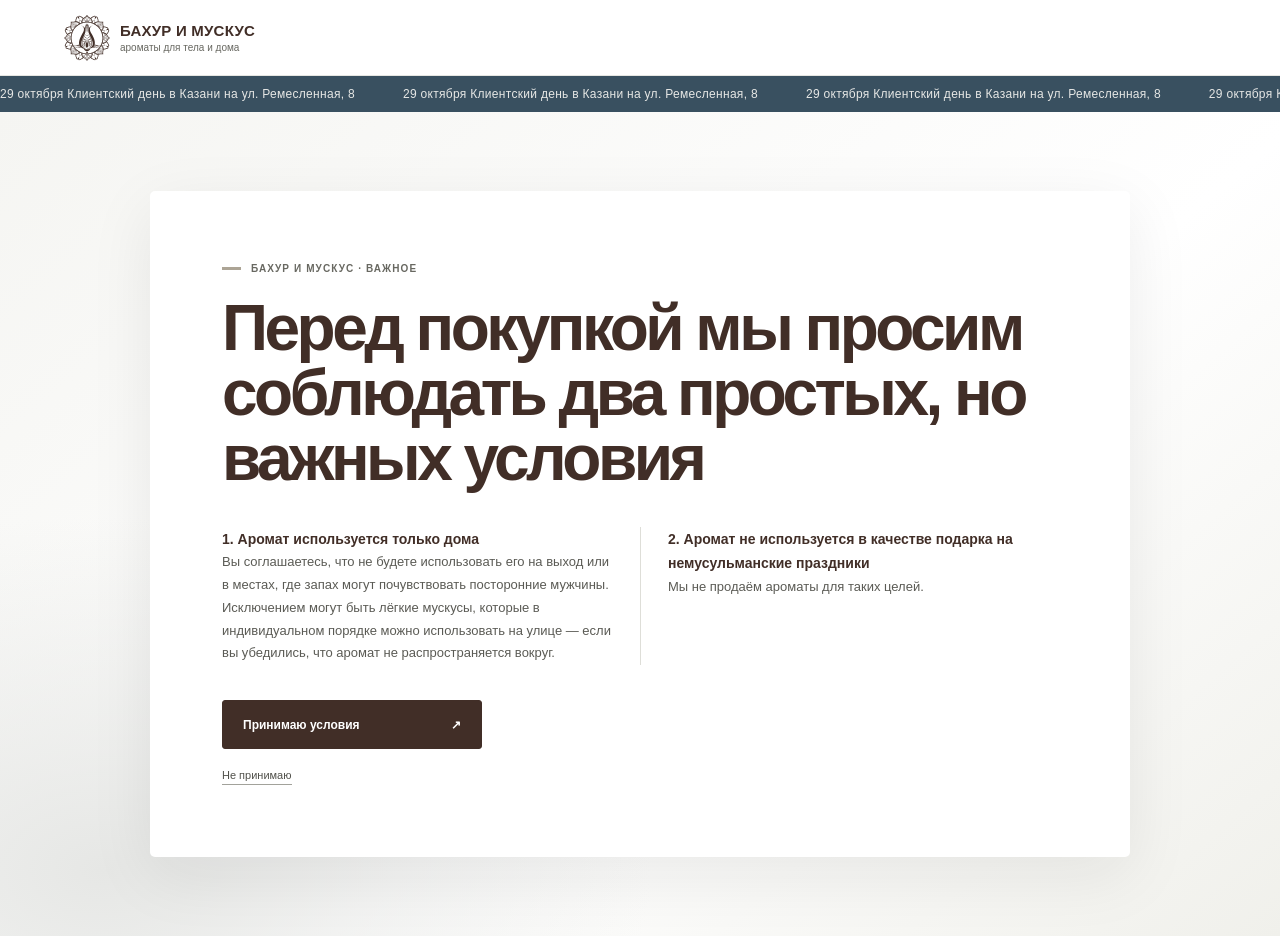
==== catalog/index.html @ 8ed32c78 "Add catalog page for Bahur and Musk products This HTML file serves as the catalog page for Bahur and" ====
<!doctype html>
<html lang="ru">
  <head>
    <meta charset="utf-8">
    <meta name="viewport" content="width=device-width, initial-scale=1">
    <meta name="theme-color" content="#aca495">
    <meta name="description" content="Каталог Бахур и мускус: описания ароматов, объёмы и цены.">
    <meta name="robots" content="index,follow">
    <title>Каталог товаров Бахур и мускус</title>
    <link rel="icon" type="image/svg+xml" href="../logo.svg">
    <script>try { if (localStorage.getItem("bahur-consent") !== "true") location.replace("../index.html?consent=retry"); } catch (_) { location.replace("../index.html?consent=retry"); }</script>
    <link rel="stylesheet" href="../styles.css">
    <script src="../mcatalog/musk-data.js" defer></script>
    <script src="../app.js" defer></script>
  </head>
  <body>
    <header class="site-header">
      <a class="brand" href="../index.html" aria-label="Bahur — на главную">
        <img class="brand-logo" src="../logo.svg" alt="">
        <span class="brand-name">бахур и мускус<span>ароматы для тела и дома</span></span>
      </a>
      <div class="header-actions">
        <button class="cart-button" id="cart-open" type="button" aria-label="Открыть корзину">
          <span>Корзина</span>
          <span class="cart-count" id="cart-count">0</span>
        </button>
      </div>
    </header>
    <div class="announcement-bar" role="status" aria-label="29 октября клиентский день в Казани, улица Ремесленная, 8">
      <div class="announcement-track" aria-hidden="true"><span>29 октября Клиентский день в Казани на ул. Ремесленная, 8</span></div>
    </div>
    <main>
      <section class="catalog-section">
        <div class="section-heading">
          <div>
            <p class="eyebrow"><span class="eyebrow-line"></span> Каталог товаров</p>
            <h1 class="catalog-title">В наличии</h1>
          </div>
          <span class="catalog-count" id="catalog-count"></span>
        </div>
        <div class="catalog-filters" aria-label="Фильтр товаров">
          <label class="catalog-search-label">Поиск по товарам
            <input id="catalog-search" type="search" placeholder="Хочу купить" autocomplete="off">
          </label>
          <label>Подкатегория
            <select id="catalog-category"><option value="">Все подкатегории</option></select>
          </label>
          <label>Аромат для
            <select id="catalog-gender">
              <option value="">Для всех</option>
              <option value="Женский">Женщин</option>
              <option value="Мужской">Мужчин</option>
              <option value="Детский">Детей</option>
            </select>
          </label>
          <button class="catalog-filter-reset" id="catalog-filter-reset" type="button">Сбросить</button>
        </div>
        <div class="product-grid catalog-grid" id="all-products"></div>
        <p class="catalog-empty is-hidden" id="catalog-empty">По этим фильтрам товаров не найдено.</p>
      </section>
    </main>
    <nav class="bottom-nav" aria-label="Нижняя навигация">
      <a href="../index.html" aria-label="На главную">
        <svg class="nav-icon nav-home" viewBox="0 0 24 24" aria-hidden="true"><path d="m3.5 10.5 8.5-7 8.5 7v10h-6v-6h-5v6h-6z" fill="none" stroke="currentColor" stroke-linecap="round" stroke-linejoin="round" stroke-width="1.7"/></svg>
        <span>На главную</span>
      </a>
      <a href="../faq/index.html" aria-label="Справочник"><span class="nav-icon nav-faq" aria-hidden="true">?</span><span>Справочник</span></a>
      <a href="./" aria-label="Каталог"><span class="nav-icon nav-grid" aria-hidden="true"><i></i><i></i><i></i><i></i></span><span>Каталог</span></a>
      <a href="../offers/index.html" aria-label="Акции"><svg class="nav-icon nav-gift" viewBox="0 0 24 24" aria-hidden="true"><path d="M3 10h18v11H3zM2 6h20v4H2zM12 6v15M12 6H7.8a2.3 2.3 0 1 1 2.1-3.2C11.2 4.4 12 6 12 6Zm0 0h4.2a2.3 2.3 0 1 0-2.1-3.2C12.8 4.4 12 6 12 6Z" fill="none" stroke="currentColor" stroke-width="1.5" stroke-linecap="round" stroke-linejoin="round"/></svg><span>Акции</span></a>
      <button type="button" data-modal-open="contacts-modal" aria-label="Контакты"><span class="nav-icon nav-message" aria-hidden="true">···</span><span>Контакты</span></button>
    </nav>
    <dialog class="site-modal info-modal" id="about-modal">
      <section class="about-section">
        <span class="about-star">✳</span>
        <p class="eyebrow">о наших ароматах</p>
        <h2>Близко к коже.<br><em>Близко к тебе.</em></h2>
        <p>Мускус тахара — это личный ароматный ритуал. Несколько капель на коже, и день становится чуточку твоим. Найди своё звучание среди нашей коллекции.</p>
      </section>
      <button class="modal-close" type="button" aria-label="Закрыть окно">×</button>
    </dialog>
    <dialog class="site-modal contacts-modal" id="contacts-modal" aria-label="Контакты">
      <button class="modal-close" type="button" aria-label="Закрыть окно">×</button>
      <div class="contacts-content">
        <h2>Контакты</h2>
        <a href="https://t.me/bahur_kazan_help" target="_blank" rel="noreferrer">Написать нам ↗</a>
        <a href="https://t.me/bahur_kazan" target="_blank" rel="noreferrer">Телеграм-канал ↗</a>
        <a href="https://vk.ru/bahur_kazan" target="_blank" rel="noreferrer">ВКонтакте ↗</a>
        <a href="https://www.instagram.com/bahur.musk/" target="_blank" rel="noreferrer">Instagram* ↗</a>
        <p class="contacts-legal">* Meta Platforms Inc. признана экстремистской организацией, её деятельность запрещена на территории РФ.</p>
        <p class="contacts-legal contacts-copyright">© 2026 bahurmusk.ru<br>Сайт носит информационный характер и не является публичной офертой.</p>
      </div>
    </dialog>
    <div class="drawer-backdrop" id="drawer-backdrop"></div>
    <aside class="cart-drawer" id="cart-drawer" aria-label="Корзина" aria-hidden="true">
      <div class="drawer-heading">
        <div><p class="eyebrow">твой выбор</p><h2>Корзина <span id="drawer-count">0</span></h2></div>
        <button class="close-drawer" id="cart-close" type="button" aria-label="Закрыть корзину">×</button>
      </div>
      <div class="cart-items" id="cart-items"></div>
      <div class="cart-summary" id="cart-summary">
        <div><span>Итого</span><strong id="cart-total">0 ₽</strong></div>
        <a class="primary-button checkout-button" href="https://t.me/bahur_kazan_help" target="_blank" rel="noreferrer">Оформить заказ <span>↗</span></a>
        <p class="checkout-note">Для оформления заказа сделайте скрин корзины, нажмите <strong>Оформить заказ</strong> и пришлите нам в Telegram</p>
      </div>
    </aside>
    <template id="product-template">
      <article class="product-card">
        <div class="product-image-wrap">
          <img class="product-image" alt="" loading="lazy">
          <div class="product-stickers is-hidden" aria-label="Плашки товара"></div>
        </div>
        <div class="product-content">
          <div class="product-topline"><span class="product-gender"></span><span class="beginner-badge is-hidden">для новичков</span></div>
          <h3 class="product-name"></h3>
          <p class="product-description"></p>
          <div class="product-buy">
            <label class="size-select-label">Объём
              <select class="size-select" aria-label="Выберите объём"></select>
            </label>
            <button class="add-to-cart" type="button" aria-label="Добавить в корзину">+</button>
          </div>
          <p class="product-price"></p>
        </div>
      </article>
    </template>
    <div class="toast" id="toast" role="status" aria-live="polite"></div>
  </body>
</html>
---- styles.css ----
@font-face {
  font-family: "Bahur Trajan";
  src: url("shrift/Trajan.ttf") format("truetype");
  font-display: swap;
}
@font-face {
  font-family: "Bahur Alistair";
  src: url("shrift/Alistair.otf") format("opentype");
  font-display: swap;
}
@font-face {
  font-family: "Bahur Inter";
  src: url("shrift/Inter.otf") format("opentype");
  font-display: swap;
}

:root {
  color-scheme: light;
  --paper: #f5f5f2;
  --ink: #412E27;
  --cream: #f5f5f2;
  --pale: #fff;
  --muted: #686861;
  --line: rgba(23, 23, 21, .16);
  --serif: "Bahur Inter", Arial, sans-serif;
  --accent: "Bahur Alistair", Georgia, serif;
  --sans: "Bahur Inter", Arial, sans-serif;
  --signal: #ACA495;
}

* { box-sizing: border-box; }
html { scroll-behavior: smooth; scroll-padding-top: 90px; }
body { margin: 0; background: var(--paper); color: var(--ink); font-family: var(--sans); }
button, select { font: inherit; color: inherit; }
button, a { -webkit-tap-highlight-color: transparent; }
a { color: inherit; text-decoration: none; }
button { cursor: pointer; }
.is-hidden { display: none !important; }

.site-header {
  height: 82px; padding: 0 6.4%; display: flex; align-items: center; justify-content: space-between;
  position: sticky; top: 0; z-index: 20; border-bottom: 1px solid rgba(65,46,39,.16);
  background: rgba(172,164,149,.96); backdrop-filter: blur(12px);
}
.brand { display: inline-flex; align-items: center; gap: 11px; }
.brand-logo { width: 46px; height: 46px; display: block; object-fit: contain; }
.brand-mark { font: italic 42px/.8 var(--serif); letter-spacing: -5px; }
.brand-name { display: flex; flex-direction: column; font: 500 19px/1 var(--serif); letter-spacing: .12em; text-transform: uppercase; }
.brand-name > span { margin-top: 5px; font: 8px/1 var(--accent); letter-spacing: .04em; text-transform: lowercase; }
.desktop-nav { display: flex; gap: 42px; margin-left: 8%; }
.desktop-nav a, .desktop-nav button { font-size: 12px; transition: opacity .2s; }
.desktop-nav button { padding: 0; border: 0; background: none; text-align: left; }
.desktop-nav a:hover, .desktop-nav button:hover { opacity: .55; }
.header-actions { display: flex; align-items: center; gap: 16px; }
.cart-button { border: 0; background: none; display: flex; align-items: center; gap: 11px; font-size: 12px; }
.cart-count { width: 25px; height: 25px; border: 1px solid var(--ink); border-radius: 50%; display: grid; place-items: center; font-size: 11px; }
.announcement-bar { height: 36px; overflow: hidden; display: flex; align-items: center; background: #395060; color: #E6E7E5; }
.announcement-track { width: max-content; display: flex; flex: 0 0 auto; animation: announcement-scroll 28s linear infinite; }
.announcement-track span { flex: 0 0 auto; padding-right: 48px; font: 500 12px/1 var(--sans); letter-spacing: .025em; white-space: nowrap; }
.announcement-bar:hover .announcement-track { animation-play-state: paused; }
@keyframes announcement-scroll {
  from { transform: translateX(0); }
  to { transform: translateX(-50%); }
}
.welcome-screen {
  min-height: calc(100svh - 82px);
  padding: 60px 8%;
  display: grid;
  place-items: center;
  position: relative;
  isolation: isolate;
  background: #62564c url("back.jpg") center 47%/cover no-repeat;
}
.welcome-screen::before { content: ""; position: absolute; inset: 0; z-index: -1; background: rgba(25,20,17,.42); }
.welcome-copy { width: min(100%, 660px); max-width: none; text-align: center; color: #f5f2ed; }
.eyebrow { margin: 0 0 22px; display: flex; align-items: center; gap: 10px; font-size: 9px; font-weight: 600; letter-spacing: .18em; text-transform: uppercase; }
.eyebrow-line { width: 25px; height: 1px; background: currentColor; display: inline-block; }
h1, h2, h3, p { margin-top: 0; }
h1, h2, h3 { text-transform: uppercase; }
h1, h2 { font: 400 clamp(42px, 5.5vw, 76px)/1.2 var(--serif); letter-spacing: .015em; }
h1 em, h2 em { font-weight: 400; }
.welcome-text { max-width: 470px; margin: 20px auto 35px; color: inherit; font-size: 15px; line-height: 1.8; }
.gender-options { width: min(100%, 440px); margin: 0 auto; display: grid; grid-template-columns: 1fr 1fr; gap: 14px; }
.gender-card { min-height: 76px; text-align: center; padding: 16px 18px; border: 1px solid rgba(245,242,237,.8); background: rgba(230,231,229,.13); color: #f5f2ed; position: relative; transition: background .25s, color .25s, transform .25s; }
.gender-card:hover { background: var(--cream); color: var(--ink); transform: translateY(-3px); }
.gender-title { display: block; margin: 0; font: 20px var(--accent); text-transform: lowercase; }
.privacy-note { margin: 18px 0 0; font: 17px var(--accent); text-transform: lowercase; opacity: .88; }

.quiz-screen { padding: 66px 8% 70px; background: #b9b1a3; }
.quiz-heading, .section-heading { display: flex; align-items: end; justify-content: space-between; gap: 24px; }
.quiz-heading h2, .section-heading h2 { font-size: clamp(40px, 5vw, 65px); margin: 0; }
.change-gender, .text-button { padding: 0 0 7px; border: 0; border-bottom: 1px solid var(--ink); background: none; font-size: 11px; }
.quiz-controls { display: flex; align-items: center; justify-content: space-between; margin: 32px 0 22px; }
.quiz-controls > p { margin: 0; font-size: 12px; }
#selection-count { margin-left: 14px; font-size: 10px; opacity: .65; }
.toggle-control { display: flex; align-items: center; gap: 16px; cursor: pointer; }
.toggle-copy { display: flex; flex-direction: column; gap: 4px; }
.toggle-copy strong { font-size: 11px; font-weight: 500; }
.toggle-copy small { font-size: 9px; opacity: .68; }
.toggle-control input { position: absolute; opacity: 0; width: 1px; height: 1px; }
.toggle-ui { width: 42px; height: 23px; padding: 3px; background: rgba(65,46,39,.25); border: 1px solid rgba(65,46,39,.45); border-radius: 20px; transition: background .2s; }
.toggle-ui::after { content: ""; display: block; width: 15px; height: 15px; background: var(--pale); border-radius: 50%; transition: transform .2s; }
.toggle-control input:checked + .toggle-ui { background: var(--ink); }
.toggle-control input:checked + .toggle-ui::after { transform: translateX(18px); }
.toggle-control input:focus-visible + .toggle-ui { outline: 2px solid var(--ink); outline-offset: 3px; }

.scent-wheel { width: min(100%, 920px); margin: 0 auto; display: grid; grid-template-columns: repeat(3, 1fr); grid-template-rows: repeat(3, clamp(115px, 16vw, 190px)); gap: 10px; grid-template-areas: "clean sweet floral" "fruity center citrus" "green woody oriental"; }
.scent-choice { border: 0; padding: 18px; color: #f6f1e8; position: relative; overflow: hidden; isolation: isolate; text-align: left; display: flex; align-items: end; transition: transform .25s, outline .2s; }
.scent-choice::before { content: ""; position: absolute; inset: 0; z-index: -2; background-position: center; background-size: cover; transition: transform .5s; }
.scent-choice::after { content: ""; position: absolute; inset: 0; z-index: -1; background: linear-gradient(180deg, rgba(29,25,20,.05) 5%, rgba(29,25,20,.67) 100%); }
.scent-choice:hover::before { transform: scale(1.06); }
.scent-choice:hover { transform: translateY(-3px); }
.scent-choice[aria-pressed="true"] { outline: 3px solid var(--ink); outline-offset: -5px; }
.scent-choice[aria-pressed="true"]::after { background: linear-gradient(180deg, rgba(29,25,20,.15), rgba(29,25,20,.77)); }
.scent-choice span { font: 22px/1.12 var(--serif); }
.scent-choice i { position: absolute; top: 14px; right: 15px; font: normal 9px var(--sans); letter-spacing: .1em; }
.scent-clean { grid-area: clean; } .scent-sweet { grid-area: sweet; } .scent-floral { grid-area: floral; }
.scent-fruity { grid-area: fruity; } .scent-citrus { grid-area: citrus; } .scent-green { grid-area: green; }
.scent-woody { grid-area: woody; } .scent-oriental { grid-area: oriental; }
.scent-clean::before { background-image: url("background/clean.jpg"); }
.scent-sweet::before { background-image: url("background/swite.jpg"); }
.scent-floral::before { background-image: url("background/flower.jpg"); }
.scent-fruity::before { background-image: url("background/fruit.jpg"); }
.scent-citrus::before { background-image: url("background/citrus.jpg"); }
.scent-green::before { background-image: url("background/nature.jpg"); }
.scent-woody::before { background-image: url("background/tree.jpg"); }
.scent-oriental::before { background-image: url("background/vostok.jpg"); }
.wheel-center { grid-area: center; align-self: center; justify-self: center; width: 123px; aspect-ratio: 1; display: flex; flex-direction: column; align-items: center; justify-content: center; border: 1px solid rgba(65,46,39,.4); border-radius: 50%; text-align: center; font: 17px/1.2 var(--serif); }
.center-flower { font-size: 27px; margin-bottom: 6px; }
.quiz-bottom { width: min(100%, 920px); margin: 24px auto 0; display: flex; align-items: center; justify-content: space-between; gap: 20px; }
.quiz-bottom p { margin: 0; font-size: 11px; }
.primary-button { display: inline-flex; align-items: center; justify-content: space-between; gap: 26px; padding: 15px 19px; border: 1px solid var(--ink); background: var(--ink); color: var(--pale); font-size: 11px; transition: background .2s, color .2s; }
.primary-button:hover:not(:disabled) { background: transparent; color: var(--ink); }
.primary-button:disabled { opacity: .42; cursor: not-allowed; }

.results-section, .catalog-section { padding: 90px 8%; }
.results-section { background: var(--pale); }
.results-section .section-heading, .catalog-section .section-heading { margin-bottom: 14px; }
.results-description { margin: 0 0 28px; font-size: 11px; color: var(--muted); }
.catalog-section { background: var(--paper); }
.catalog-count { font: 14px var(--serif); opacity: .7; }
.product-grid { display: grid; grid-template-columns: repeat(3, minmax(0, 1fr)); gap: 23px; }
.product-card { background: #e7e1d6; min-width: 0; }
.product-image-wrap { height: clamp(225px, 31vw, 385px); position: relative; overflow: hidden; background: #c5bcaf; }
.product-image { width: 100%; height: 100%; object-fit: cover; display: block; mix-blend-mode: multiply; transition: transform .55s; }
.product-card:hover .product-image { transform: scale(1.035); }
.product-content { padding: 18px 18px 17px; }
.product-topline { min-height: 16px; display: flex; align-items: center; justify-content: space-between; gap: 7px; }
.product-gender { font-size: 9px; text-transform: uppercase; letter-spacing: .1em; opacity: .67; }
.beginner-badge { padding: 4px 6px; background: rgba(65,46,39,.1); font-size: 8px; text-transform: uppercase; letter-spacing: .05em; }
.product-name { margin: 7px 0 8px; font: 25px var(--serif); }
.product-description { height: 69px; margin: 0 0 11px; overflow: hidden; color: #6a5e54; font-size: 10px; line-height: 1.65; }
.product-tags { display: flex; flex-wrap: wrap; gap: 5px; min-height: 25px; }
.product-tag { padding: 5px 7px; border: 1px solid rgba(65,46,39,.24); font-size: 8px; }
.product-buy { display: flex; align-items: end; gap: 10px; margin-top: 15px; }
.size-select-label { flex: 1; font-size: 8px; opacity: .65; text-transform: uppercase; letter-spacing: .07em; }
.size-select { display: block; width: 100%; margin-top: 5px; padding: 8px 9px; border: 1px solid rgba(65,46,39,.35); background: transparent; font-size: 11px; opacity: 1; }
.add-to-cart { width: 36px; height: 36px; border: 1px solid var(--ink); background: transparent; font-size: 20px; transition: background .2s, color .2s; }
.add-to-cart:hover { background: var(--ink); color: var(--pale); }
.product-price { margin: 9px 0 0; font-size: 12px; font-weight: 600; }
.empty-state { padding: 55px 15px; text-align: center; }
.empty-state > span { font-size: 35px; }
.empty-state h3 { margin: 13px 0 8px; font: 27px var(--serif); }
.empty-state p { font-size: 12px; }

.about-section { padding: 95px 20px 100px; background: #8d8274; text-align: center; }
.about-star { display: block; margin-bottom: 25px; font-size: 36px; }
.about-section .eyebrow { justify-content: center; }
.about-section h2 { margin-bottom: 22px; font-size: clamp(44px, 6vw, 70px); }
.about-section > p:last-child { width: min(100%, 430px); margin: 0 auto; font-size: 12px; line-height: 1.8; }
.site-footer { padding: 53px 8% 35px; display: grid; grid-template-columns: 1fr 1fr auto; gap: 30px; align-items: start; background: #75685b; color: var(--pale); }
.footer-brand > p { margin: 20px 0 0; font-size: 10px; opacity: .7; }
.site-footer .brand-name { color: var(--pale); }
.site-footer .brand-mark { color: var(--pale); }
.footer-links { display: flex; flex-direction: column; align-items: start; gap: 10px; }
.footer-links h3 { margin: 0 0 5px; font: 22px var(--serif); }
.footer-links a { font-size: 10px; }
.footer-links small { max-width: 290px; margin-top: 4px; opacity: .67; font-size: 8px; line-height: 1.5; }
.footer-copyright { padding-top: 5px; font-size: 8px; letter-spacing: .15em; }

.drawer-backdrop { position: fixed; inset: 0; z-index: 29; background: rgba(34,27,24,.36); opacity: 0; visibility: hidden; transition: opacity .25s, visibility .25s; }
.cart-drawer { width: min(440px, 100%); height: 100dvh; padding: 28px; position: fixed; z-index: 30; top: 0; right: 0; display: flex; flex-direction: column; background: var(--pale); transform: translateX(100%); transition: transform .28s ease; }
.cart-open .drawer-backdrop { opacity: 1; visibility: visible; }
.cart-open .cart-drawer { transform: translateX(0); }
.drawer-heading { display: flex; align-items: start; justify-content: space-between; border-bottom: 1px solid var(--line); padding-bottom: 18px; }
.drawer-heading .eyebrow { margin-bottom: 8px; }
.drawer-heading h2 { margin: 0; font-size: 37px; }
.drawer-heading h2 span { font: 13px var(--sans); vertical-align: middle; }
.close-drawer { width: 36px; height: 36px; border: 1px solid var(--line); border-radius: 50%; background: none; font-size: 24px; }
.cart-items { flex: 1; overflow-y: auto; padding: 10px 0; }
.cart-line { display: grid; grid-template-columns: 66px 1fr auto; gap: 12px; padding: 14px 0; border-bottom: 1px solid var(--line); }
.cart-line img { width: 66px; height: 76px; object-fit: cover; mix-blend-mode: multiply; }
.cart-line h3 { margin: 3px 0 5px; font: 19px var(--serif); }
.cart-line p { margin: 0; font-size: 10px; opacity: .7; }
.cart-line strong { font-size: 11px; }
.cart-line { grid-template-columns: 66px minmax(0, 1fr) auto; grid-template-areas: "image details price" "image quantity quantity"; align-items: center; }
.cart-line img { grid-area: image; }
.cart-line > div:nth-child(2) { grid-area: details; }
.cart-line > strong { grid-area: price; }
.cart-quantity { grid-area: quantity; width: fit-content; display: inline-flex; align-items: center; border: 1px solid #d9d9d3; border-radius: 3px; }
.cart-quantity button { width: 30px; height: 28px; border: 0; background: transparent; font-size: 17px; }
.cart-quantity button:hover { background: var(--signal); }
.cart-quantity span { min-width: 26px; text-align: center; font-size: 11px; font-weight: 600; }
.cart-empty { margin: auto 0; text-align: center; font: 24px var(--serif); }
.cart-summary { padding-top: 17px; border-top: 1px solid var(--line); }
.cart-summary > div { display: flex; justify-content: space-between; font-size: 13px; margin-bottom: 15px; }
.checkout-button { width: 100%; }
.cart-summary > p { margin: 10px 0 0; font-size: 9px; text-align: center; opacity: .67; }
.toast { position: fixed; z-index: 40; bottom: 25px; left: 50%; transform: translate(-50%, 15px); padding: 12px 18px; background: var(--ink); color: var(--pale); font-size: 11px; opacity: 0; pointer-events: none; transition: opacity .2s, transform .2s; }
.toast.visible { opacity: 1; transform: translate(-50%, 0); }

.site-modal {
  width: min(1080px, calc(100% - 32px));
  max-width: none;
  max-height: calc(100dvh - 32px);
  padding: 0;
  overflow: auto;
  border: 0;
  background: transparent;
  color: var(--ink);
}
.site-modal::backdrop { background: rgba(34,27,24,.62); backdrop-filter: blur(3px); }
.modal-close {
  position: sticky;
  top: 14px;
  z-index: 5;
  float: right;
  width: 38px;
  height: 38px;
  margin: 14px 14px -52px 0;
  border: 1px solid rgba(65,46,39,.45);
  border-radius: 50%;
  background: rgba(230,231,229,.9);
  font-size: 24px;
}
.site-modal .quiz-screen, .site-modal .results-section { padding-top: 64px; }
.site-modal .about-section { min-height: 420px; display: flex; flex-direction: column; align-items: center; justify-content: center; }
.site-modal .site-footer { min-height: 330px; align-items: center; }
.catalog-title { margin: 0; font: 400 clamp(42px, 5.5vw, 76px)/1.06 var(--serif); letter-spacing: -.04em; }

/* Main journey */
.journey { min-height: calc(100svh - 82px); background: var(--cream); }
.flow-screen { min-height: calc(100svh - 82px); animation: reveal .42s ease both; }
@keyframes reveal { from { opacity: 0; transform: translateY(8px); } to { opacity: 1; transform: translateY(0); } }
.consent-screen { display: grid; place-items: center; padding: 50px 7% 90px; background: radial-gradient(ellipse at 80% 18%, rgba(184,164,141,.22), transparent 40%), var(--cream); }
.consent-panel { width: min(100%, 770px); padding: clamp(25px, 5vw, 58px); background: rgba(247,247,244,.68); border: 1px solid rgba(65,46,39,.12); box-shadow: 0 24px 80px rgba(65,46,39,.08); }
.consent-panel .eyebrow { color: var(--muted); }
.consent-panel h1 { max-width: 650px; margin: 0 0 26px; font-size: clamp(34px, 5vw, 58px); line-height: 1.15; }
.consent-copy { display: grid; gap: 18px; max-width: 640px; margin-bottom: 29px; }
.consent-copy p { margin: 0; color: #65574f; font: 13px/1.8 var(--sans); }
.consent-copy strong { color: var(--ink); font-weight: 600; }
.consent-accept { min-width: 250px; }
.consent-decline { display: block; margin-top: 18px; padding: 0 0 3px; border: 0; border-bottom: 1px solid rgba(65,46,39,.5); background: none; font-size: 11px; }
.declined-screen { position: relative; display: grid; place-items: center; padding: 40px 8%; overflow: hidden; background: #11100f; color: var(--cream); }
.declined-screen::before { content: ""; position: absolute; inset: 0; background: #f5e7c3; opacity: 0; animation: tv-shutdown 1.1s ease-in forwards; }
@keyframes tv-shutdown { 0% { opacity: 0; transform: scaleY(1); } 45% { opacity: .85; transform: scaleY(.012); box-shadow: 0 0 35px 12px #fff0bf; } 74% { opacity: .95; transform: scaleY(.004); box-shadow: 0 0 18px 6px #fff0bf; } 100% { opacity: 0; transform: scaleY(0); } }
.declined-copy { width: min(100%, 430px); position: relative; z-index: 1; text-align: center; opacity: 0; animation: copy-in .45s ease 1.05s forwards; }
@keyframes copy-in { to { opacity: 1; } }
.declined-copy p { margin: 20px 0 25px; font: 22px/1.55 var(--serif); }
.declined-copy .primary-button { color: var(--cream); border-color: rgba(230,231,229,.65); background: transparent; }
.welcome-screen { min-height: calc(100svh - 82px); background: #d2d0c9 url("back.jpg") center 45%/cover no-repeat; }
.welcome-screen::before { background: rgba(30,24,20,.48); }
.welcome-copy .eyebrow { justify-content: center; }
.welcome-copy h1 { margin-bottom: 0; }
.gender-options { gap: 12px; }
.gender-card { min-height: 82px; display: flex; align-items: center; justify-content: center; }
.gender-arrow { position: absolute; right: 15px; top: 50%; transform: translateY(-50%); font-size: 14px; opacity: .72; }
.quiz-screen { min-height: calc(100svh - 82px); padding-top: clamp(36px, 5vw, 68px); padding-bottom: 90px; background: var(--cream); }
.quiz-heading h2 { text-transform: none; }
.scent-wheel { max-width: 830px; grid-template-rows: repeat(3, clamp(112px, 15vw, 170px)); gap: 12px; }
.scent-choice { align-items: center; justify-content: center; padding: 16px; border-radius: 50%; box-shadow: 0 10px 28px rgba(39,29,23,.1); }
.scent-choice::after { background: rgba(34,26,22,.38); transition: background .25s; }
.scent-choice span { text-align: center; font-size: clamp(15px, 1.8vw, 22px); }
.scent-choice[aria-pressed="true"] { outline: 2px solid var(--cream); outline-offset: -7px; box-shadow: 0 0 0 2px var(--ink), 0 14px 34px rgba(39,29,23,.2); transform: scale(1.035); }
.scent-choice[aria-pressed="true"]::after { background: rgba(34,26,22,.58); }
.wheel-center { background: rgba(230,231,229,.82); box-shadow: 0 8px 30px rgba(39,29,23,.07); }
.quiz-bottom { margin-top: 30px; }
.results-section { min-height: calc(100svh - 82px); padding-bottom: 100px; background: var(--cream); }
.results-section .section-heading h2 { text-transform: none; }
.product-card { box-shadow: 0 12px 35px rgba(65,46,39,.07); }
.product-description { display: -webkit-box; -webkit-line-clamp: 4; -webkit-box-orient: vertical; height: auto; max-height: 69px; }
.empty-state .primary-button { margin: 16px auto 0; width: fit-content; }
.bottom-nav {
  position: fixed;
  z-index: 22;
  left: 0;
  right: 0;
  bottom: 0;
  display: grid;
  grid-template-columns: repeat(4, minmax(0, 1fr));
  padding: 8px 8px calc(8px + env(safe-area-inset-bottom));
  border-top: 1px solid rgba(65,46,39,.13);
  background: rgba(246,247,244,.94);
  backdrop-filter: blur(18px);
}
.bottom-nav a, .bottom-nav button {
  min-height: 48px;
  display: flex;
  flex-direction: column;
  align-items: center;
  justify-content: center;
  gap: 3px;
  border: 0;
  background: none;
  color: var(--ink);
  font: 500 10px/1.2 var(--sans);
  text-align: center;
}
.nav-icon { height: 20px; display: grid; place-items: center; font-size: 20px; line-height: 1; }
.nav-home { width: 20px; fill: none; }
.nav-grid { width: 18px; grid-template-columns: repeat(2, 6px); grid-template-rows: repeat(2, 6px); gap: 2px; }
.nav-grid i { width: 6px; height: 6px; border: 1.3px solid currentColor; border-radius: 1px; }
.nav-spark { font-size: 18px; }
.nav-gift { width: 20px; height: 20px; }
.nav-message { width: 19px; height: 14px; margin-bottom: 3px; border: 1.4px solid currentColor; border-radius: 5px; font-size: 11px; letter-spacing: 1px; line-height: 8px; position: relative; }
.nav-message::after { content: ""; position: absolute; left: 3px; bottom: -4px; width: 5px; height: 5px; border-left: 1.3px solid currentColor; transform: skewY(-35deg); background: var(--cream); }
body:not([data-step="consent"]) { padding-bottom: calc(64px + env(safe-area-inset-bottom)); }
body[data-step="consent"] .desktop-nav, body[data-step="consent"] .header-actions,
body[data-step="consent"] .bottom-nav { display: none !important; }
body[data-step="declined"] .desktop-nav, body[data-step="declined"] .header-actions { display: none !important; }

@media (min-width: 1300px) {
  .welcome-screen { padding-left: max(13%, calc((100% - 1120px) / 2)); padding-right: max(12%, calc((100% - 1120px) / 2)); }
}
@media (max-width: 850px) {
  .site-header { padding: 0 5%; }
  .desktop-nav { gap: 20px; margin-left: 0; }
  .welcome-screen { min-height: calc(100svh - 82px); padding: 54px 7%; }
  .quiz-screen, .results-section, .catalog-section { padding-left: 6%; padding-right: 6%; }
  .product-grid { grid-template-columns: repeat(2, minmax(0, 1fr)); gap: 15px; }
  .product-image-wrap { height: clamp(240px, 48vw, 390px); }
}
@media (max-width: 600px) {
  html { scroll-padding-top: 67px;     }

  body[data-step="declined"] > .site-header,
  body[data-step="declined"] > .announcement-bar,
  body[data-step="declined"] > .bottom-nav,
  body[data-step="declined"] > .drawer-backdrop,
  body[data-step="declined"] > .cart-drawer,
  body[data-step="declined"] > .site-modal,
  body[data-step="declined"] > #toast { display: none !important; }

  .announcement-bar { background: #395060; color: #E6E7E5; }
  .announcement-bar { position: sticky; top: 76px; z-index: 19; }
  .brand-logo { width: 46px; height: 46px; }
  .quiz-heading h2 em { font-style: normal; }
  .offers-main {
    width: min(100% - 40px, 1120px);
    min-height: calc(100svh - 176px);
    margin: 0 auto;
    padding: clamp(42px, 7vw, 90px) 0 80px;
  }
  .offers-heading { margin-bottom: 34px; }
  .offers-heading .eyebrow { margin-bottom: 15px; }
  .offers-heading h1 { margin: 0 0 10px; font-size: clamp(44px, 7vw, 80px); }
  .offers-heading > p:last-child { color: var(--muted); font-size: 14px; }
  .offers-list { display: grid; gap: 16px; }
  .offer-card {
    position: relative;
    padding: clamp(22px, 4vw, 38px);
    border: 1px solid #e2e2dc;
    border-radius: 4px;
    background: #fff;
  }
  .offer-date { display: block; margin-bottom: 12px; color: #395060; font-size: 12px; font-weight: 700; }
  .offer-card h2 { margin: 0 0 14px; font-size: clamp(24px, 3.5vw, 34px); }
  .offer-description-area { position: relative; }
  .offer-description {
    margin: 0;
    padding-right: 96px;
    color: #55554f;
    font-size: 14px;
    line-height: 1.75;
    white-space: pre-line;
  }
  .offer-card:not(.is-expanded) .offer-description {
    display: -webkit-box;
    overflow: hidden;
    -webkit-box-orient: vertical;
    -webkit-line-clamp: 2;
  }
  .offer-toggle {
    position: absolute;
    right: 0;
    bottom: 0;
    padding: 0 0 2px;
    border: 0;
    border-bottom: 1px solid #395060;
    background: #fff;
    color: #395060;
    font-size: 12px;
    font-weight: 700;
  }
  .offer-card.is-expanded .offer-description { padding-right: 0; }
  .offer-card.is-expanded .offer-toggle { position: static; display: inline-block; margin-top: 14px; }

  @media (max-width: 600px) {
    .announcement-bar { top: 66px; }
    .announcement-bar { height: 32px; }
    .announcement-track span { font-size: 11px; }
    .brand-logo { width: 38px; height: 38px; }
    .offers-main { width: calc(100% - 28px); padding-top: 38px; }
    .offers-heading { margin-bottom: 25px; }
    .offer-card { padding: 22px 17px; }
    .offer-description { font-size: 13px; padding-right: 90px; }
  }
  .site-header { height: 66px; padding: 0 5%; }
  .brand-mark { font-size: 36px; }
  .brand-name { font-size: 16px; }
  .brand-name span { font-size: 7px; }
  .desktop-nav { display: none; }
  .header-actions { gap: 7px; }
  .cart-button { gap: 7px; font-size: 10px; }
  .cart-count { width: 22px; height: 22px; font-size: 9px; }
  .journey { min-height: calc(100svh - 66px); padding-bottom: calc(68px + env(safe-area-inset-bottom)); }
  .flow-screen { min-height: calc(100svh - 134px - env(safe-area-inset-bottom)); }
  .welcome-screen { min-height: calc(100svh - 134px - env(safe-area-inset-bottom)); padding: 40px 7%; display: grid; }
  .welcome-copy { max-width: 480px; }
  .eyebrow { margin-bottom: 16px; font-size: 8px; }
  h1 { font-size: clamp(44px, 13vw, 62px); }
  .welcome-copy h1 { font-size: clamp(38px, 10vw, 53px); }
  .welcome-text { margin: 18px auto 26px; font-size: 13px; }
  .gender-card { min-height: 70px; padding: 14px; }
  .gender-title { font-size: 18px; }
  .privacy-note { font-size: 15px; }
  .quiz-screen { min-height: calc(100svh - 134px - env(safe-area-inset-bottom)); padding: 39px 5% 24px; }
  .quiz-heading { align-items: start; }
  .quiz-heading h2, .section-heading h2 { font-size: 42px; }
  .change-gender { align-self: end; font-size: 9px; white-space: nowrap; }
  .quiz-controls { align-items: start; gap: 15px; margin: 27px 0 18px; }
  .quiz-controls > p { font-size: 10px; line-height: 1.6; }
  #selection-count { display: block; margin: 2px 0 0; }
  .toggle-control { gap: 8px; }
  .toggle-copy strong { font-size: 9px; white-space: nowrap; }
  .toggle-copy small { max-width: 126px; font-size: 7px; line-height: 1.4; }
  .toggle-ui { flex: 0 0 38px; width: 38px; height: 21px; }
  .toggle-ui::after { width: 13px; height: 13px; }
  .toggle-control input:checked + .toggle-ui::after { transform: translateX(16px); }
  .scent-wheel { width: min(100%, 420px); grid-template-rows: repeat(3, clamp(88px, 27vw, 116px)); gap: 5px; }
  .scent-choice { padding: 8px; }
  .scent-choice span { font-size: clamp(12px, 4vw, 17px); }
  .scent-choice i { top: 8px; right: 8px; font-size: 7px; }
  .wheel-center { width: 84px; font-size: 13px; }
  .center-flower { font-size: 20px; margin-bottom: 3px; }
  .quiz-bottom { align-items: stretch; flex-direction: column; margin-top: 16px; }
  .quiz-bottom p { font-size: 9px; }
  .quiz-bottom .primary-button { justify-content: space-between; }
  .results-section, .catalog-section { padding: 44px 5% 90px; }
  .results-section { min-height: calc(100svh - 134px - env(safe-area-inset-bottom)); }
  .section-heading { align-items: end; }
  .section-heading .eyebrow { margin-bottom: 13px; }
  .section-heading h2 { font-size: 38px; }
  .text-button { max-width: 130px; text-align: right; font-size: 9px; }
  .results-description { line-height: 1.7; }
  .product-grid { gap: 10px; }
  .product-image-wrap { height: clamp(170px, 55vw, 280px); }
  .product-content { padding: 12px 10px 12px; }
  .product-name { font-size: 20px; margin-top: 6px; }
  .product-description { height: 60px; font-size: 9px; }
  .product-gender { font-size: 7px; }
  .beginner-badge { padding: 3px 4px; font-size: 6px; }
  .product-tag { font-size: 7px; padding: 4px 5px; }
  .size-select { font-size: 9px; padding: 7px 5px; }
  .add-to-cart { flex: 0 0 32px; width: 32px; height: 32px; }
  .product-price { font-size: 10px; }
  .catalog-count { font-size: 11px; }
  .about-section { padding: 68px 7%; }
  .about-section h2 { font-size: 48px; }
  .site-footer { grid-template-columns: 1fr; gap: 29px; padding: 39px 7% 25px; }
  .footer-copyright { grid-row: 3; }
  .cart-drawer { padding: 22px 19px; }
  .site-modal { width: calc(100% - 16px); max-height: calc(100dvh - 16px); }
  .site-modal .quiz-screen, .site-modal .results-section { padding-top: 52px; }
  .site-modal .about-section { min-height: 390px; }
  .site-modal .site-footer { padding-top: 64px; }
  .consent-screen { min-height: calc(100svh - 134px - env(safe-area-inset-bottom)); padding: 28px 5% 30px; }
  .consent-panel { padding: 25px 21px; }
  .consent-panel .eyebrow { margin-bottom: 14px; }
  .consent-panel h1 { margin-bottom: 18px; font-size: clamp(30px, 9vw, 42px); }
  .consent-copy { gap: 12px; margin-bottom: 20px; }
  .consent-copy p { font-size: 11px; line-height: 1.6; }
  .consent-accept { width: 100%; justify-content: space-between; }
  .consent-decline { margin-top: 14px; }
  .declined-screen { min-height: calc(100svh - 134px - env(safe-area-inset-bottom)); }
  .declined-copy p { font-size: 19px; }
}

/* Shared page header and responsive offers layout. */
.site-header {
  height: 76px;
  padding-inline: clamp(16px, 5vw, 76px);
  background: #fff;
}
.brand-name { white-space: nowrap; }
.brand-name > span { white-space: nowrap; }
.announcement-track { will-change: transform; }
.announcement-track span { padding-right: 48px; }
.offers-main {
  width: min(1120px, calc(100% - 48px));
  min-height: calc(100svh - 176px);
  margin: 0 auto;
  padding: clamp(42px, 7vw, 90px) 0 80px;
}
.offers-heading { margin-bottom: clamp(26px, 4vw, 42px); }
.offers-heading .eyebrow { margin-bottom: 15px; }
.offers-heading h1 {
  max-width: 900px;
  margin: 0;
  font-size: clamp(38px, 6vw, 72px);
  line-height: 1.08;
}
.offers-list {
  display: grid;
  grid-template-columns: repeat(auto-fit, minmax(min(100%, 420px), 1fr));
  align-items: stretch;
  gap: 18px;
}
.offer-card {
  min-width: 0;
  display: flex;
  flex-direction: column;
  align-items: flex-start;
  padding: clamp(22px, 3vw, 32px);
  border: 1px solid #e2e2dc;
  border-radius: 6px;
  background: #fff;
  box-shadow: 0 8px 24px rgba(38, 34, 29, .035);
}
.offer-date {
  display: block;
  margin-bottom: 14px;
  color: #395060;
  font-size: 11px;
  font-weight: 700;
  line-height: 1.5;
}
.offer-card h2 {
  margin: 0 0 14px;
  font-size: clamp(21px, 2.4vw, 28px);
  line-height: 1.2;
  overflow-wrap: anywhere;
}
.offer-description-area { width: 100%; position: relative; }
.offer-description {
  margin: 0;
  color: #55554f;
  font-size: 14px;
  line-height: 1.7;
  white-space: pre-line;
  overflow-wrap: anywhere;
}
.offer-card:not(.is-expanded) .offer-description {
  display: -webkit-box;
  overflow: hidden;
  -webkit-box-orient: vertical;
  -webkit-line-clamp: 3;
}
.offer-toggle {
  position: static;
  display: inline-flex;
  align-items: center;
  justify-content: center;
  min-height: 42px;
  margin-top: auto;
  padding: 10px 0 0;
  border: 0;
  background: transparent;
  color: #395060;
  font-size: 12px;
  font-weight: 700;
  text-decoration: underline;
  text-underline-offset: 4px;
}
.offer-card:not(.is-expanded) .offer-toggle:not(.is-hidden) { margin-top: 10px; }
.offer-card.is-expanded .offer-toggle { position: static; margin-top: 10px; }

@media (prefers-reduced-motion: reduce) {
  *, *::before, *::after { scroll-behavior: auto !important; transition-duration: .01ms !important; }
}

@media (max-width: 600px) {
  .site-header { height: 66px; padding-inline: 16px; }
  .brand { gap: 8px; }
  .brand-logo { width: 38px; height: 38px; }
  .brand-name { font-size: 12px; }
  .brand-name > span { font-size: 7px; }
  .offers-main { width: calc(100% - 28px); padding: 38px 0 48px; }
  .offers-heading h1 { font-size: clamp(36px, 10vw, 52px); }
  .offers-list { grid-template-columns: minmax(0, 1fr); gap: 14px; }
  .offer-card { padding: 22px 18px; }
  .offer-card h2 { font-size: clamp(21px, 7vw, 27px); }
  .offer-description { font-size: 13px; }
}

/* A bright, clean beauty-retail direction for Bahur. */
body { background: var(--paper); color: var(--ink); }
.site-header {
  height: 76px;
  padding-inline: clamp(20px, 5vw, 76px);
  background: #fff;
  border-bottom: 1px solid #e6e6e2;
  backdrop-filter: none;
}
.brand { gap: 10px; }
.brand-mark {
  width: 39px;
  height: 39px;
  display: grid;
  place-items: center;
  border-radius: 50%;
  background: var(--signal);
  font: 700 22px/1 var(--sans);
  letter-spacing: -2px;
}
.brand-name { font: 700 15px/1 var(--sans); letter-spacing: .015em; }
.brand-name > span {
  margin-top: 5px;
  font: 10px/1 var(--sans);
  letter-spacing: 0;
  color: var(--muted);
}
.desktop-nav { gap: clamp(20px, 3vw, 42px); }
.desktop-nav a, .desktop-nav button {
  font-size: 12px;
  font-weight: 600;
}
.header-actions { gap: 13px; }
.cart-button {
  min-height: 42px;
  padding: 0 5px 0 14px;
  border: 1px solid var(--ink);
  border-radius: 24px;
  font-size: 12px;
  font-weight: 600;
}
.cart-count {
  width: 27px;
  height: 27px;
  border: 0;
  background: var(--signal);
  font-weight: 700;
}
h1, h2, h3 { font-family: var(--sans); font-weight: 700; text-transform: none; letter-spacing: -.045em; }
h1, h2 { line-height: 1.04; }
.eyebrow {
  color: #5d5d56;
  font-size: 10px;
  letter-spacing: .11em;
}
.eyebrow-line { width: 19px; height: 3px; background: var(--signal); }
.primary-button {
  min-height: 49px;
  padding: 14px 20px;
  border: 1px solid var(--ink);
  border-radius: 3px;
  background: var(--ink);
  color: white;
  font-size: 12px;
  font-weight: 600;
}
.primary-button:hover:not(:disabled) { border-color: var(--signal); background: var(--signal); color: var(--ink); }

.journey { background: var(--paper); }
.consent-screen {
  min-height: calc(100svh - 76px);
  padding: clamp(28px, 5vw, 72px);
  background:
    radial-gradient(ellipse at 8% 92%, #E6E7E5, transparent 33%),
    linear-gradient(140deg, #f5f5f2 0%, #fff 58%, #f0f0eb 100%);
}
.consent-panel {
  width: min(100%, 980px);
  padding: clamp(27px, 6vw, 72px);
  border: 0;
  border-radius: 5px;
  background: #fff;
  box-shadow: 0 18px 65px rgba(23,23,21,.08);
}
.consent-panel .eyebrow { color: var(--muted); }
.consent-panel h1 {
  max-width: 830px;
  margin-bottom: 35px;
  font-size: clamp(36px, 5.4vw, 64px);
  line-height: 1.02;
  letter-spacing: -.055em;
}
.consent-copy {
  max-width: none;
  grid-template-columns: 1fr 1fr;
  gap: 0;
  margin-bottom: 35px;
}
.consent-copy p {
  padding: 0 27px;
  color: #5b5b55;
  font-size: 13px;
  line-height: 1.75;
}
.consent-copy p:first-child { padding-left: 0; }
.consent-copy p + p { border-left: 1px solid #deded8; }
.consent-copy strong { color: var(--ink); font-size: 14px; }
.consent-accept { min-width: 260px; }
.consent-decline {
  margin-top: 20px;
  border-bottom: 1px solid #a2a29b;
  color: #50504a;
}
.declined-screen { background: var(--ink); color: #fff; }
.declined-copy p { font: 600 22px/1.5 var(--sans); }
.declined-copy .primary-button { border-color: var(--signal); background: var(--signal); color: var(--ink); }
.welcome-screen {
  min-height: calc(100svh - 76px);
  padding: 55px 7%;
  background-position: center 45%;
}
.welcome-screen::before { background: rgba(18,18,17,.36); }
.welcome-copy { width: min(100%, 740px); }
.welcome-copy .eyebrow { color: #fff; }
.welcome-copy h1 {
  margin-bottom: 20px;
  font-size: clamp(44px, 7vw, 86px);
  line-height: 1;
  letter-spacing: -.06em;
}
.welcome-text {
  max-width: 500px;
  margin: 0 auto 31px;
  font-size: 15px;
}
.gender-options { width: min(100%, 470px); gap: 10px; }
.gender-card {
  min-height: 74px;
  border: 1px solid rgba(255,255,255,.9);
  border-radius: 3px;
  background: rgba(255,255,255,.12);
  backdrop-filter: blur(5px);
}
.gender-card:hover { border-color: var(--signal); background: var(--signal); }
.gender-title { font: 600 14px var(--sans); text-transform: none; }
.privacy-note { margin-top: 20px; font: 12px var(--sans); opacity: .9; }

.quiz-screen, .results-section, .catalog-section { background: var(--paper); }
.quiz-screen { padding: clamp(36px, 5vw, 66px) clamp(20px, 7vw, 100px) 70px; }
.quiz-heading h2, .section-heading h2 { font-size: clamp(36px, 5vw, 60px); letter-spacing: -.055em; }
.change-gender, .text-button { border-color: var(--ink); font-weight: 600; }
.toggle-ui { border-color: var(--ink); background: #d8d8d2; }
.toggle-ui::after { background: white; }
.toggle-control input:checked + .toggle-ui { background: var(--signal); }
.scent-wheel {
  max-width: 1080px;
  grid-template-columns: repeat(4, minmax(0, 1fr));
  grid-template-rows: repeat(2, clamp(125px, 19vw, 215px));
  grid-template-areas: none;
  gap: 12px;
}
.wheel-center { display: none; }
.scent-choice {
  min-width: 0;
  grid-area: auto;
  align-items: end;
  justify-content: start;
  padding: 17px;
  border: 1px solid rgba(0,0,0,.08);
  border-radius: 3px;
  box-shadow: none;
}
.scent-choice::after { background: linear-gradient(180deg, rgba(0,0,0,.04), rgba(0,0,0,.55)); }
.scent-choice span {
  max-width: 100%;
  text-align: left;
  font: 600 clamp(15px, 1.8vw, 20px)/1.15 var(--sans);
  letter-spacing: -.025em;
}
.scent-choice i { top: 12px; right: 12px; font-size: 9px; }
.scent-choice[aria-pressed="true"] {
  outline: 3px solid #b94D71;
  outline-offset: -3px;
  box-shadow: inset 0 0 0 1px #fff;
  transform: none;
}
.scent-choice[aria-pressed="true"]::after { background: linear-gradient(180deg, rgba(0,0,0,.08), rgba(0,0,0,.66)); }
.quiz-bottom { max-width: 1080px; margin-top: 24px; }
.quiz-bottom p { color: var(--muted); font-size: 12px; }
.results-section, .catalog-section { padding: clamp(42px, 6vw, 82px) clamp(20px, 6vw, 88px); }
.results-section .section-heading, .catalog-section .section-heading { margin-bottom: 20px; }
.catalog-title { font: 700 clamp(40px, 5.4vw, 66px)/1.04 var(--sans); letter-spacing: -.055em; }
.catalog-count { padding: 8px 12px; border-radius: 20px; background: var(--signal); font: 600 11px var(--sans); opacity: 1; }
.results-description { color: var(--muted); font-size: 12px; }
.product-grid { grid-template-columns: repeat(4, minmax(0, 1fr)); gap: 16px; }
.product-card {
  overflow: hidden;
  border: 1px solid #e9e9e4;
  border-radius: 4px;
  background: #fff;
  box-shadow: none;
  transition: transform .2s, box-shadow .2s;
}
.product-card:hover { transform: translateY(-3px); box-shadow: 0 12px 28px rgba(23,23,21,.08); }
.product-image-wrap { height: clamp(200px, 24vw, 310px); background: #f4f4f1; }
.product-sticker {
  position: absolute;
  z-index: 2;
  top: 12px;
  left: 12px;
  display: grid;
  min-width: 42px;
  min-height: 30px;
  max-width: 96px;
  padding: 6px 9px;
  place-items: center;
  background: #b94d71;
  color: #fff;
  font: 700 9px/1.1 var(--sans);
  letter-spacing: .045em;
  text-align: center;
  text-transform: uppercase;
}
.product-sticker-hit { background: #e6e7e5; color: #b94d71; }
.product-sticker-exclusive { background: #412e27; color: #f5f5f2; }
.product-sticker-few { background: #aca495; color: #412e27; }
.product-image { mix-blend-mode: multiply; transition: transform .35s; }
.product-content { padding: 15px; }
.product-topline { min-height: 18px; }
.product-gender { font-size: 9px; font-weight: 600; letter-spacing: .07em; }
.beginner-badge { border-radius: 2px; background: #B94D71; color: #E6E7E5; font-weight: 600; }
.product-name { margin: 8px 0; font-size: 20px; letter-spacing: -.04em; }
.product-description { color: #686861; font-size: 11px; line-height: 1.6; }
.product-buy { gap: 8px; margin-top: 14px; }
.size-select-label { color: var(--muted); }
.size-select { border-color: #dbdbd5; border-radius: 2px; background: #fff; color: var(--ink); }
.add-to-cart { width: 38px; height: 38px; border: 1px solid var(--ink); border-radius: 3px; background: var(--ink); color: white; font-size: 21px; }
.add-to-cart:hover { border-color: var(--signal); background: var(--signal); color: var(--ink); }
.product-price { font-size: 13px; font-weight: 700; }
.empty-state { padding: 65px 15px; }
.empty-state h3 { margin: 13px 0 8px; font-size: 27px; }
.about-section { background: var(--signal); color: var(--ink); }
.about-section h2 { font-size: clamp(40px, 6vw, 66px); letter-spacing: -.055em; }
.site-footer { background: #412E27; color: white; }
.site-footer .brand-name, .site-footer .brand-mark { color: white; }
.footer-links h3 { font: 700 21px var(--sans); }
.footer-links a { font-size: 11px; }
.drawer-backdrop { background: rgba(15,15,14,.5); }
.cart-drawer { background: #fff; }
.drawer-heading h2 { font-size: 32px; }
.close-drawer { border-color: #d9d9d3; border-radius: 3px; }
.cart-line { border-color: #e7e7e1; }
.cart-line img { background: #f4f4f1; mix-blend-mode: multiply; }
.cart-line h3 { font: 600 16px var(--sans); }
.cart-line strong { font-size: 12px; }
.cart-summary { border-color: #ddd; }
.toast { border-radius: 3px; background: var(--ink); }
.site-modal::backdrop { background: rgba(18,18,17,.54); backdrop-filter: blur(4px); }
.modal-close { border: 0; border-radius: 50%; background: var(--signal); }
.site-modal .about-section { min-height: 420px; }
.site-modal .site-footer { min-height: 330px; }
.consent-screen, .declined-screen { animation-duration: .28s; }

@media (max-width: 850px) {
  .product-grid { grid-template-columns: repeat(2, minmax(0, 1fr)); }
  .scent-wheel { grid-template-rows: repeat(2, clamp(125px, 27vw, 195px)); gap: 9px; }
  .consent-copy { gap: 15px; }
  .consent-copy p { padding-inline: 16px; }
}
@media (max-width: 600px) {
  .site-header { height: 66px; background: #fff; }
  .brand-mark { width: 34px; height: 34px; font-size: 19px; }
  .brand-name { font-size: 13px; }
  .brand-name > span { font-size: 8px; }
  .cart-button { min-height: 36px; padding-left: 10px; }
  .cart-count { width: 24px; height: 24px; }
  .journey { min-height: calc(100svh - 66px); }
  .flow-screen { min-height: calc(100svh - 66px); }
  .consent-screen { padding: 24px 16px; }
  .consent-panel { padding: 25px 21px; border-radius: 4px; }
  .consent-panel h1 { margin-bottom: 22px; font-size: clamp(30px, 9vw, 43px); }
  .consent-copy { grid-template-columns: 1fr; gap: 15px; margin-bottom: 25px; }
  .consent-copy p, .consent-copy p:first-child { padding: 0; font-size: 12px; }
  .consent-copy p + p { padding-top: 15px; border-top: 1px solid #deded8; border-left: 0; }
  .consent-accept { min-width: 0; width: 100%; justify-content: space-between; }
  .welcome-screen { min-height: calc(100svh - 66px); padding: 32px 6%; background-position: center; }
  .welcome-screen::before { background: rgba(18,18,17,.44); }
  .welcome-copy h1 { font-size: clamp(38px, 11vw, 54px); }
  .welcome-text { font-size: 13px; }
  .gender-options { gap: 8px; }
  .gender-card { min-height: 66px; padding: 12px 8px; }
  .gender-title { font-size: 13px; }
  .privacy-note { font-size: 11px; }
  .quiz-screen { padding: 34px 16px 26px; }
  .quiz-heading h2, .section-heading h2 { font-size: 36px; }
  .scent-wheel { grid-template-columns: repeat(2, minmax(0, 1fr)); grid-template-rows: repeat(4, clamp(112px, 39vw, 175px)); gap: 8px; }
  .scent-choice { padding: 12px; }
  .scent-choice span { font-size: 15px; }
  .quiz-controls { gap: 10px; }
  .toggle-control { gap: 8px; }
  .quiz-bottom { align-items: stretch; }
  .quiz-bottom .primary-button { justify-content: space-between; }
  .results-section, .catalog-section { padding: 38px 14px; }
  .product-grid { gap: 9px; }
  .product-image-wrap { height: clamp(165px, 53vw, 255px); }
  .product-content { padding: 11px 9px; }
  .product-name { font-size: 17px; }
  .product-description { font-size: 10px; }
  .product-price { font-size: 11px; }
  .size-select { padding: 7px 4px; font-size: 9px; }
  .add-to-cart { flex-basis: 34px; width: 34px; height: 34px; }
  .catalog-title { font-size: 37px; }
  .catalog-count { padding: 7px 9px; font-size: 9px; }
  .about-section { padding: 58px 7%; }
  .about-section h2 { font-size: 42px; }
  .site-footer { padding: 64px 7% 25px; }
  .site-modal { width: calc(100% - 12px); max-height: calc(100dvh - 12px); }
  .site-modal .quiz-screen, .site-modal .results-section { padding-top: 53px; }
  .site-modal .about-section { min-height: 390px; }
}

.contacts-modal {
  position: fixed;
  width: min(646px, calc(100% - 28px));
  overflow: auto;
  background: transparent;
}
.contacts-content {
  min-height: 452px;
  padding: 48px;
  background: #412e27;
  color: #fff;
}
.contacts-content h2 {
  margin: 0 0 28px;
  font: 600 44px/1.15 var(--sans);
  letter-spacing: -.04em;
  text-transform: none;
}
.contacts-content a {
  display: block;
  width: fit-content;
  max-width: 100%;
  margin-bottom: 17px;
  color: #fff;
  font-size: 23px;
  font-weight: 500;
  line-height: 1.35;
  text-decoration: none;
  overflow-wrap: anywhere;
}
.contacts-content .contacts-legal {
  margin: 27px 0 0;
  color: #bcb3af;
  font-size: 15px;
  font-weight: 600;
  line-height: 1.55;
}
.contacts-content .contacts-copyright {
  margin-top: 7px;
  padding-top: 0;
  border-top: 0;
}

.product-card { display: flex; flex-direction: column; height: 100%; }
.product-image-wrap { flex: 0 0 auto; }
.product-content { display: flex; flex: 1; flex-direction: column; }
.product-description {
  height: auto;
  max-height: none;
  overflow: visible;
  display: block;
  -webkit-line-clamp: unset;
}
.product-buy { margin-top: auto; }
.product-price { flex: 0 0 auto; }
.contacts-modal .modal-close {
  position: absolute;
  top: 14px;
  right: 14px;
  float: none;
  width: 34px;
  height: 34px;
  margin: 0;
  border: 0;
  background: transparent;
  color: #fff;
  font-size: 27px;
}

.announcement-bar {
  position: sticky;
  top: 76px;
  z-index: 19;
}

.bottom-nav { grid-template-columns: repeat(5, minmax(0, 1fr)); }
.faq-page[data-step="consent"] .bottom-nav { display: grid !important; }
.faq-page[data-step="consent"] .header-actions { display: flex !important; }
.faq-main {
  width: min(100% - 48px, 1000px);
  min-height: calc(100svh - 176px);
  margin: 0 auto;
  padding: clamp(42px, 7vw, 84px) 0 90px;
}
.faq-heading { max-width: 780px; margin-bottom: 30px; }
.faq-heading h1 {
  margin: 0 0 14px;
  font-size: clamp(38px, 6vw, 68px);
  line-height: 1.08;
}
.faq-heading > p:last-child {
  max-width: 620px;
  margin: 0;
  color: #5b5b55;
  font-size: 15px;
  line-height: 1.7;
}
.faq-section-nav {
  display: flex;
  flex-wrap: wrap;
  gap: 10px;
  margin-bottom: 52px;
}
.faq-section-nav a {
  padding: 10px 14px;
  border: 1px solid rgba(65,46,39,.24);
  border-radius: 999px;
  color: var(--ink);
  font-size: 12px;
  text-decoration: none;
}
.faq-section-nav a:hover { border-color: var(--ink); background: #E6E7E5; }
.faq-section { margin-bottom: 48px; scroll-margin-top: 132px; }
.faq-section h2 {
  margin: 0 0 17px;
  font: 600 clamp(23px, 3vw, 30px)/1.2 var(--sans);
  letter-spacing: -.035em;
  text-transform: none;
}
.faq-subsection-title {
  margin: 34px 0 10px;
  color: #395060;
  font: 600 clamp(18px, 2.5vw, 22px)/1.35 var(--sans);
  letter-spacing: -.02em;
  text-transform: none;
}
.faq-subsection-title:first-of-type { margin-top: 28px; }
.faq-item {
  border-top: 1px solid rgba(65,46,39,.2);
  background: transparent;
}
.faq-item:last-child { border-bottom: 1px solid rgba(65,46,39,.2); }
.faq-item summary {
  position: relative;
  padding: 19px 42px 19px 0;
  color: var(--ink);
  cursor: pointer;
  font-size: 15px;
  font-weight: 600;
  line-height: 1.5;
  list-style: none;
}
.faq-item summary::-webkit-details-marker { display: none; }
.faq-item summary::before {
  content: "";
  position: absolute;
  top: calc(50% - 5px);
  right: 8px;
  display: block;
  width: 8px;
  height: 8px;
  border-right: 1.5px solid currentColor;
  border-bottom: 1.5px solid currentColor;
  transform: rotate(45deg);
  transform-origin: center;
  transition: transform .28s ease;
}
.faq-item summary::after { content: none; }
.faq-item[open] summary::before { transform: rotate(225deg); }
.faq-item summary:focus-visible, .faq-section-nav a:focus-visible {
  outline: 2px solid #395060;
  outline-offset: 4px;
}
.faq-answer {
  max-width: 850px;
  padding: 0 40px 20px 0;
  color: #55554f;
  font-size: 14px;
  line-height: 1.75;
  overflow-wrap: anywhere;
}
.faq-answer p { margin: 0 0 16px; white-space: pre-line; }
.faq-answer p:last-child { margin-bottom: 0; }
.faq-answer ul, .faq-answer ol { margin: 0 0 14px; padding-left: 23px; }
.faq-answer li { padding-left: 3px; }
.faq-answer-label {
  margin: 18px 0 9px;
  color: var(--ink);
  font-size: 14px;
  font-weight: 700;
}
.faq-warning {
  margin: 17px 0;
  padding: 14px 16px;
  border-left: 3px solid #B94D71;
  background: rgba(185,77,113,.09);
  color: var(--ink);
  font-size: 14px;
  line-height: 1.7;
}
.faq-warning strong {
  display: block;
  margin-bottom: 4px;
  color: #9c3558;
  font-size: 12px;
  letter-spacing: .06em;
  text-transform: uppercase;
}
.faq-warning p { margin: 0; }
.faq-help {
  margin-top: 64px;
  padding: clamp(24px, 5vw, 48px);
  background: #412E27;
  color: #E6E7E5;
}
.faq-help .eyebrow { margin-bottom: 14px; }
.faq-help h2 {
  max-width: 660px;
  margin: 0 0 12px;
  font-size: clamp(25px, 4vw, 38px);
  line-height: 1.2;
  text-transform: none;
}
.faq-help p:not(.eyebrow) { margin: 0 0 18px; line-height: 1.65; }
.faq-help a {
  display: block;
  width: fit-content;
  max-width: 100%;
  margin-bottom: 17px;
  color: #fff;
  font-size: 23px;
  font-weight: 500;
  line-height: 1.35;
  text-decoration: none;
  overflow-wrap: anywhere;
}

@media (max-width: 600px) {
  .bottom-nav a, .bottom-nav button { padding-inline: 1px; font-size: 9px; }
  .announcement-bar { top: 66px; }
  .contacts-content { min-height: 0; padding: 36px 26px 30px; }
  .contacts-content h2 { margin-bottom: 24px; font-size: 36px; }
  .contacts-content a { margin-bottom: 15px; font-size: 19px; }
  .faq-main { width: calc(100% - 30px); padding: 36px 0 80px; }
  .faq-heading h1 { font-size: clamp(34px, 10vw, 48px); }
  .faq-heading > p:last-child { font-size: 13px; }
  .faq-section-nav { gap: 7px; margin-bottom: 38px; }
  .faq-section-nav a { padding: 8px 11px; font-size: 11px; }
  .faq-section { margin-bottom: 36px; scroll-margin-top: 112px; }
  .faq-subsection-title { margin-top: 27px; font-size: 18px; }
  .faq-item summary { padding: 16px 32px 16px 0; font-size: 14px; }
  .faq-answer { padding-right: 4px; font-size: 13px; }
  .faq-warning { padding: 12px 13px; font-size: 13px; }
  .faq-help { margin-top: 46px; }
  .faq-help a { font-size: 19px; }
  .contacts-content .contacts-legal { margin-top: 24px; font-size: 12px; }
}

.catalog-filters {
  display: grid;
  grid-template-columns: minmax(220px, 1.6fr) repeat(2, minmax(150px, 1fr)) auto;
  align-items: end;
  gap: 12px;
  margin: 0 0 24px;
}
.catalog-filters label {
  display: flex;
  min-width: 0;
  flex-direction: column;
  gap: 7px;
  color: var(--muted);
  font-size: 10px;
  font-weight: 600;
}
.catalog-filters input,
.catalog-filters select {
  width: 100%;
  min-width: 0;
  height: 42px;
  padding: 0 12px;
  border: 1px solid #dbdbd5;
  border-radius: 3px;
  background: #fff;
  color: var(--ink);
  font-size: 12px;
}
.catalog-filter-reset {
  min-height: 42px;
  padding: 0 14px;
  border: 1px solid #dbdbd5;
  border-radius: 3px;
  background: transparent;
  font-size: 11px;
}
.catalog-filter-reset:hover { background: #fff; }
.catalog-empty {
  padding: 36px 12px;
  color: var(--muted);
  font-size: 14px;
  text-align: center;
}
.product-gender {
  flex: 0 1 auto;
  white-space: nowrap;
  font-size: clamp(7px, .65vw, 9px);
  letter-spacing: .02em;
}
.product-stickers {
  position: absolute;
  z-index: 2;
  top: 12px;
  left: 12px;
  display: flex;
  flex-direction: column;
  align-items: flex-start;
  gap: 5px;
}
.product-stickers-multiple { flex-direction: row; }
.product-sticker {
  position: static;
  display: grid;
}
.cart-summary > p.checkout-note {
  margin: 12px 0 0;
  padding: 11px 12px;
  border-left: 3px solid var(--signal);
  background: #f4f1ec;
  color: var(--ink);
  font-size: 12px;
  font-weight: 500;
  line-height: 1.55;
  text-align: left;
  opacity: 1;
}
.checkout-note strong { font-weight: 700; }
@media (max-width: 700px) {
  .catalog-filters {
    grid-template-columns: repeat(2, minmax(0, 1fr));
    gap: 10px;
  }
  .catalog-search-label,
  .catalog-filter-reset { grid-column: 1 / -1; }
}

body[data-step="declined"] {
  overflow: hidden;
  padding-bottom: 0;
}
body[data-step="declined"] .declined-screen {
  position: fixed;
  z-index: 1000;
  inset: 0;
  width: 100%;
  height: 100vh;
  height: 100dvh;
  min-height: 100vh;
  min-height: 100dvh;
  padding: max(24px, env(safe-area-inset-top)) max(8%, env(safe-area-inset-right)) max(24px, env(safe-area-inset-bottom)) max(8%, env(safe-area-inset-left));
  animation: none;
}
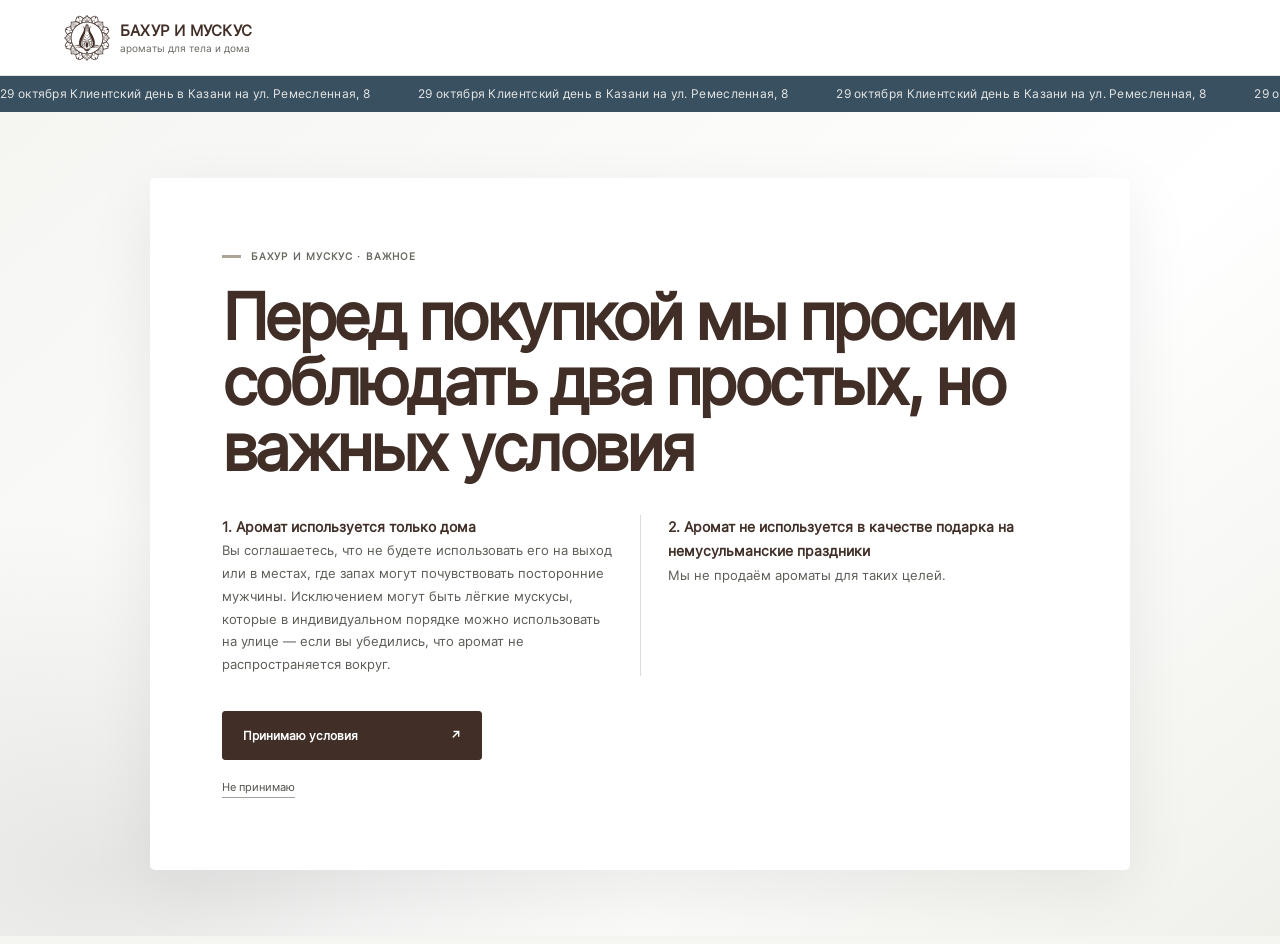
==== commit 5fa1b718: "Add script to disable right-click Prevent default context menu on right-click." ====
--- a/catalog/index.html
+++ b/catalog/index.html
@@ -124,5 +124,11 @@
       </article>
     </template>
     <div class="toast" id="toast" role="status" aria-live="polite"></div>
+    
+<script>
+document.addEventListener('contextmenu', function(event) {
+  event.preventDefault();
+});
+</script>
   </body>
 </html>
